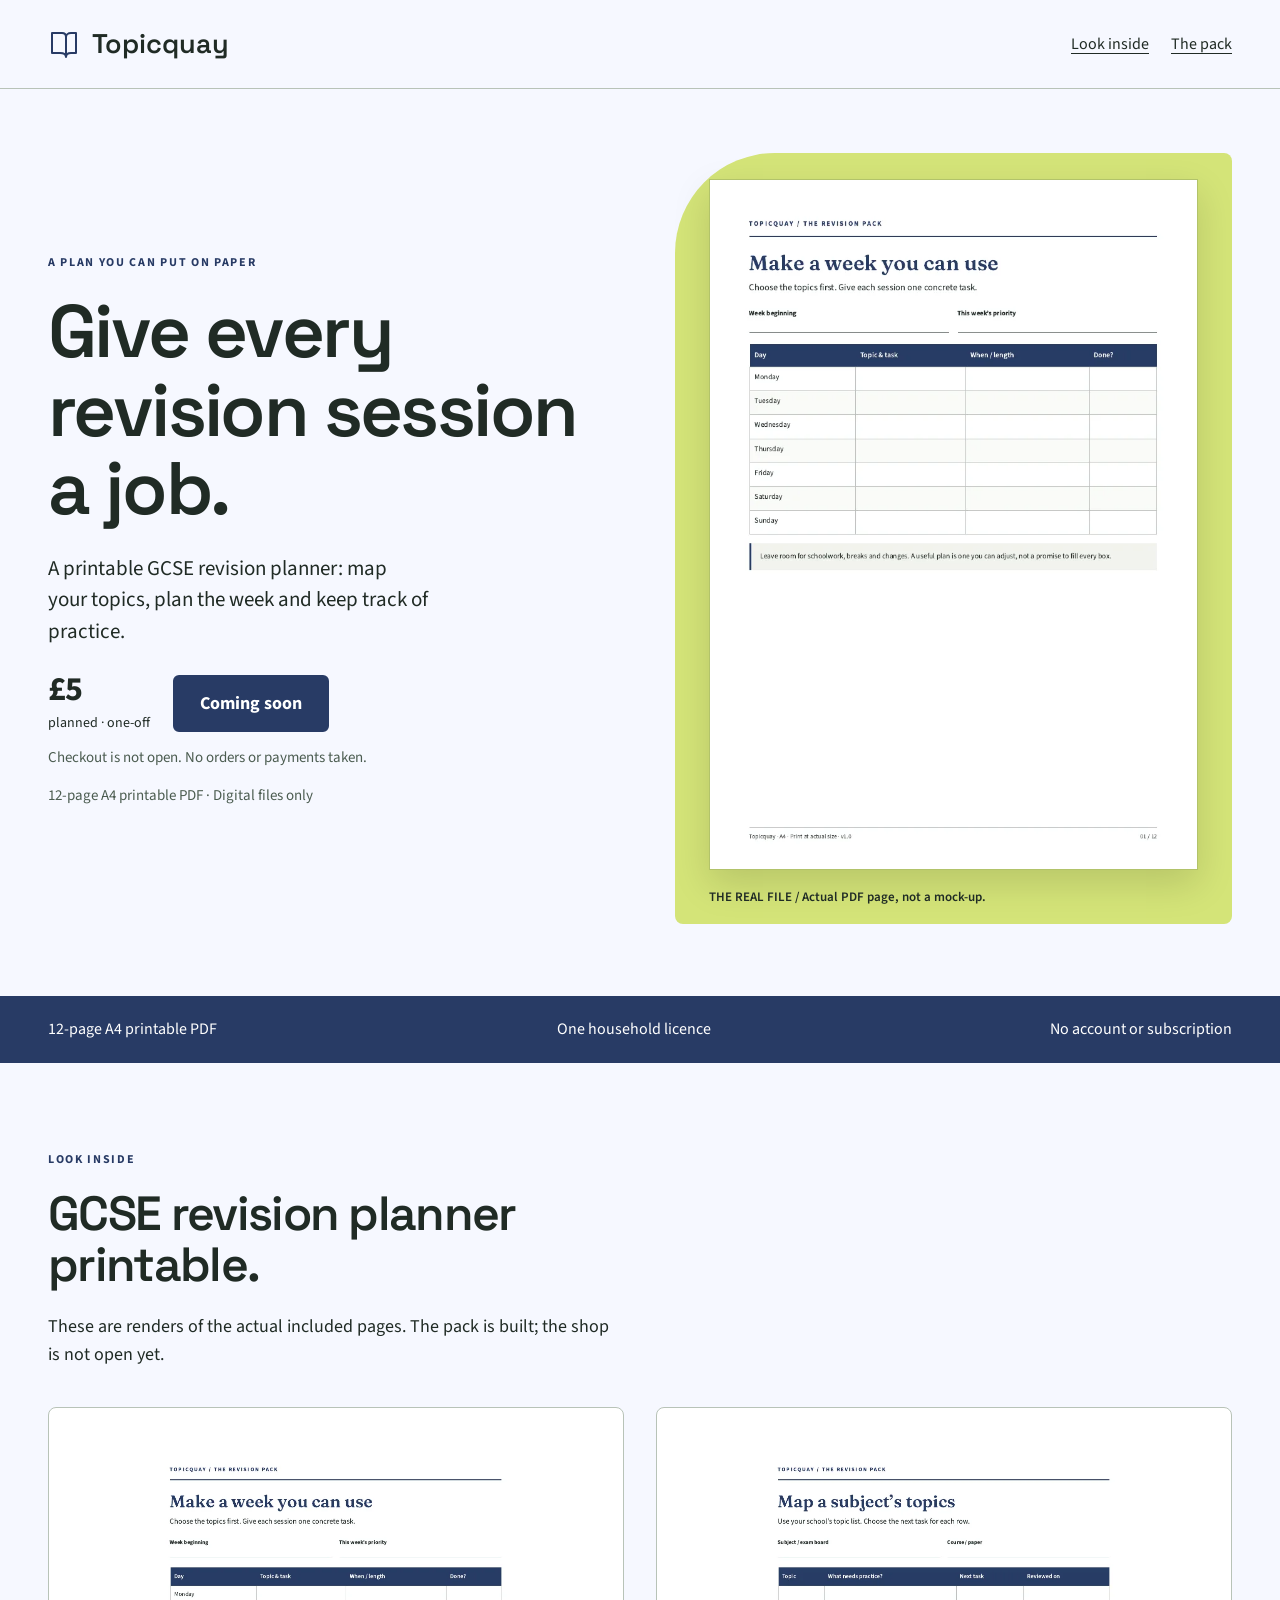
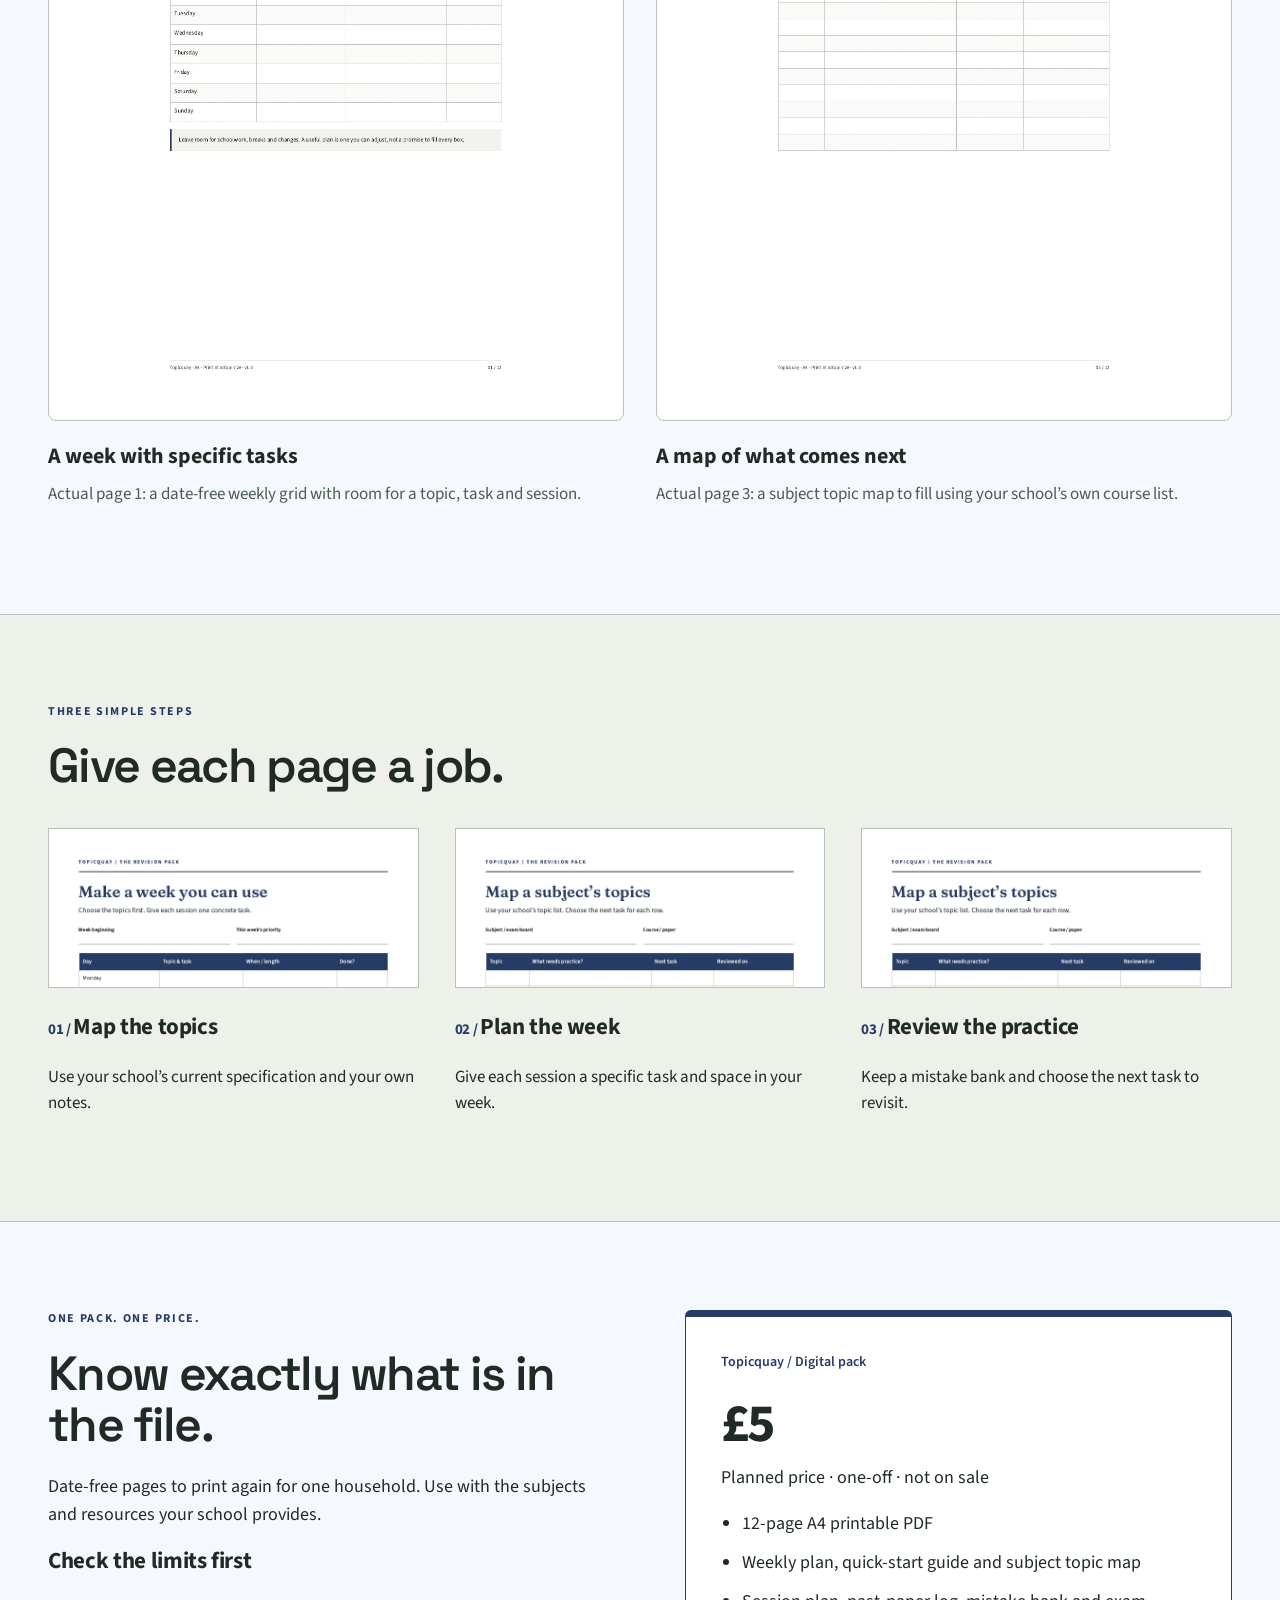
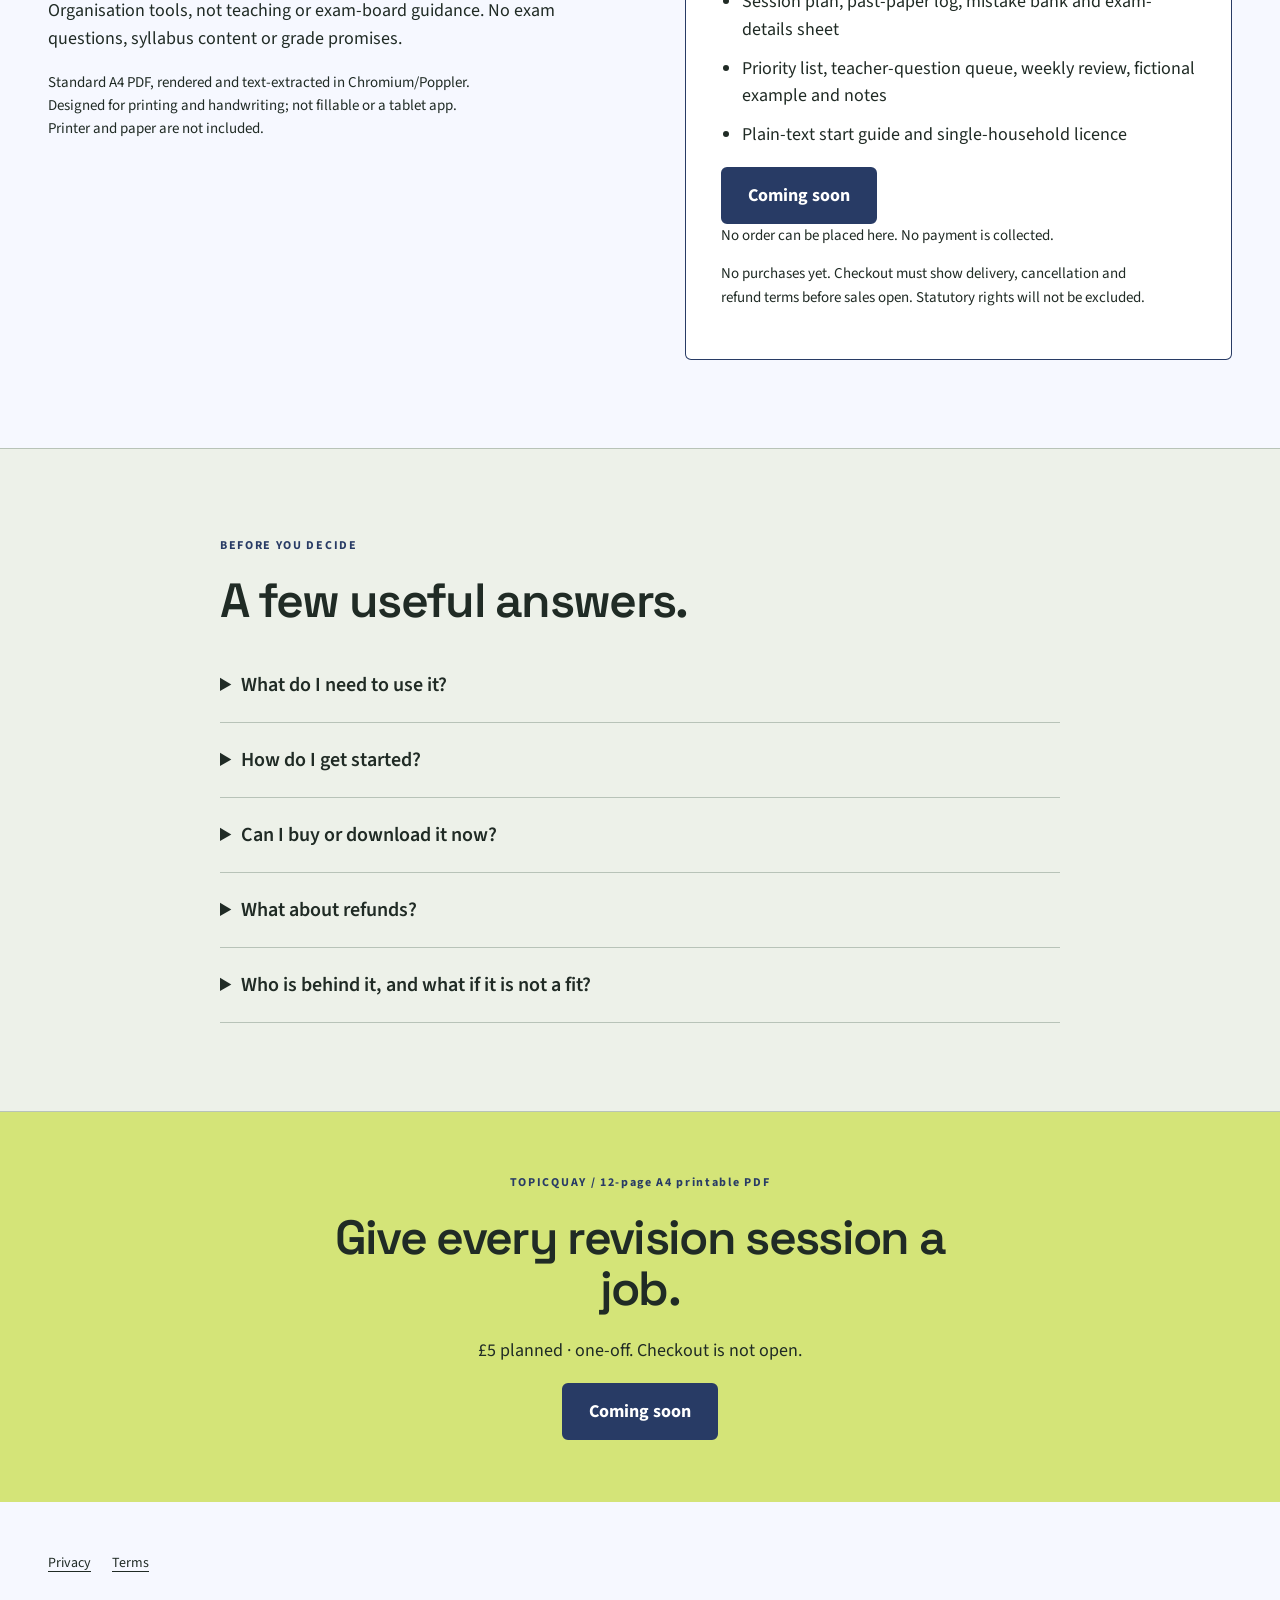
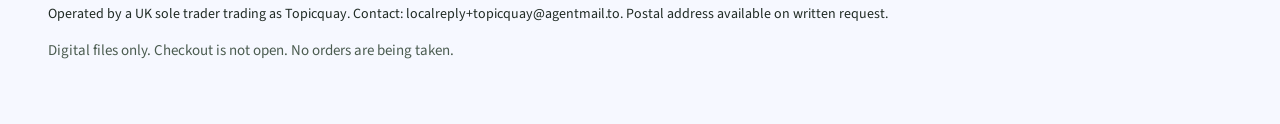
==== index.html @ e3b19a56 "Launch Topicquay coming-soon page (no checkout, no downloads)" ====
<!doctype html><html lang="en-GB"><head><meta charset="utf-8"><meta name="viewport" content="width=device-width, initial-scale=1"><meta http-equiv="Content-Security-Policy" content="default-src 'none'; script-src 'none'; style-src 'self'; font-src 'self'; img-src 'self'; connect-src 'self'; object-src 'none'; base-uri 'none'; form-action 'none'"><meta name="referrer" content="strict-origin-when-cross-origin"><title>GCSE revision planner printable | Topicquay</title><meta name="description" content="GCSE revision planner printable. 12-page A4 printable PDF. Planned price £5 once. Checkout coming soon; no orders taken."><meta property="og:title" content="GCSE revision planner printable | Topicquay"><meta property="og:description" content="GCSE revision planner printable. 12-page A4 printable PDF. Planned price £5 once. Checkout coming soon; no orders taken."><meta property="og:type" content="website"><meta property="og:image" content="https://evanturner557-del.github.io/topicquay/assets/preview-1.webp"><link rel="canonical" href="https://evanturner557-del.github.io/topicquay/"><link rel="icon" type="image/svg+xml" href="assets/mark.svg"><link rel="stylesheet" href="assets/tokens.css"><link rel="stylesheet" href="assets/site.css"></head><body><a class="skip" href="#main">Skip to content</a><header><div class="wrap nav"><a class="logo" href="index.html"><img src="assets/mark.svg" width="32" height="32" alt="">Topicquay</a><nav aria-label="Main navigation" class="navlinks"><a href="index.html#inside">Look inside</a><a href="index.html#details">The pack</a></nav></div></header><main id="main"><div class="wrap hero"><div><p class="eyebrow">A PLAN YOU CAN PUT ON PAPER</p><h1>Give every revision session a job.</h1><p class="lede">A printable GCSE revision planner: map your topics, plan the week and keep track of practice.</p><div class="pricebar"><div class="price">£5<small>planned · one-off</small></div><button type="button" disabled>Coming soon</button></div><p class="quiet">Checkout is not open. No orders or payments taken.</p><p class="quiet">12-page A4 printable PDF · Digital files only</p></div><figure class="hero-visual"><img src="assets/preview-1.webp" width="778" height="1100" alt="GCSE revision planner printable — actual first page of the included PDF" loading="eager" fetchpriority="high"><figcaption>THE REAL FILE / Actual PDF page, not a mock-up.</figcaption></figure></div><div class="strip"><div class="wrap"><span>12-page A4 printable PDF</span><span>One household licence</span><span>No account or subscription</span></div></div><section class="section wrap" id="inside"><div class="sectionhead"><p class="eyebrow">LOOK INSIDE</p><h2>GCSE revision planner printable.</h2><p>These are renders of the actual included pages. The pack is built; the shop is not open yet.</p></div><div class="proofgrid"><figure class="proof"><div class="proofpic"><img src="assets/preview-1.webp" width="778" height="1100" alt="A week with specific tasks" loading="lazy"></div><figcaption><strong>A week with specific tasks</strong><span>Actual page 1: a date-free weekly grid with room for a topic, task and session.</span></figcaption></figure><figure class="proof"><div class="proofpic"><img src="assets/preview-2.webp" width="778" height="1100" alt="A map of what comes next" loading="lazy"></div><figcaption><strong>A map of what comes next</strong><span>Actual page 3: a subject topic map to fill using your school’s own course list.</span></figcaption></figure></div></section><section class="section how"><div class="wrap"><p class="eyebrow">THREE SIMPLE STEPS</p><h2>Give each page a job.</h2><div class="steps"><article class="step"><img src="assets/preview-1.webp" width="778" height="1100" alt="Map the topics" loading="lazy"><h3>Map the topics</h3><p>Use your school’s current specification and your own notes.</p></article><article class="step"><img src="assets/preview-2.webp" width="778" height="1100" alt="Plan the week" loading="lazy"><h3>Plan the week</h3><p>Give each session a specific task and space in your week.</p></article><article class="step"><img src="assets/preview-2.webp" width="778" height="1100" alt="Review the practice" loading="lazy"><h3>Review the practice</h3><p>Keep a mistake bank and choose the next task to revisit.</p></article></div></div></section><section class="section wrap" id="details"><div class="pricegrid"><div><p class="eyebrow">ONE PACK. ONE PRICE.</p><h2>Know exactly what is in the file.</h2><p>Date-free pages to print again for one household. Use with the subjects and resources your school provides.</p><h3>Check the limits first</h3><p>Organisation tools, not teaching or exam-board guidance. No exam questions, syllabus content or grade promises.</p><p class="fine">Standard A4 PDF, rendered and text-extracted in Chromium/Poppler. Designed for printing and handwriting; not fillable or a tablet app. Printer and paper are not included.</p></div><div class="pricecard"><p class="badge">Topicquay / Digital pack</p><p class="large">£5</p><p>Planned price · one-off · not on sale</p><ul class="list"><li>12-page A4 printable PDF</li><li>Weekly plan, quick-start guide and subject topic map</li><li>Session plan, past-paper log, mistake bank and exam-details sheet</li><li>Priority list, teacher-question queue, weekly review, fictional example and notes</li><li>Plain-text start guide and single-household licence</li></ul><button type="button" disabled>Coming soon</button><p class="fine">No order can be placed here. No payment is collected.</p><p class="fine">No purchases yet. Checkout must show delivery, cancellation and refund terms before sales open. Statutory rights will not be excluded.</p></div></div></section><section class="section how"><div class="wrap faq"><p class="eyebrow">BEFORE YOU DECIDE</p><h2>A few useful answers.</h2><details><summary>What do I need to use it?</summary><p>Standard A4 PDF, rendered and text-extracted in Chromium/Poppler. Designed for printing and handwriting; not fillable or a tablet app. Printer and paper are not included.</p></details><details><summary>How do I get started?</summary><p>Print a weekly page and write one task to start. There is no fixed number of study hours or completion-time promise.</p></details><details><summary>Can I buy or download it now?</summary><p>Not yet. The files have been built, but checkout and paid delivery are not open. This page does not take orders or reserve a place.</p></details><details><summary>What about refunds?</summary><p>No purchases are being taken. Sale and delivery terms, including your cancellation and statutory rights, must be shown before checkout opens. There is no blanket “no refunds” policy.</p></details><details><summary>Who is behind it, and what if it is not a fit?</summary><p>Topicquay is a UK sole-trader trading name. No tutoring, marking, exam questions, official dates, syllabus coverage or grade guarantee. Not an exam-board product. Please check the previews and limits before buying once sales open.</p></details></div></section><section class="final"><p class="eyebrow">TOPICQUAY / 12-page A4 printable PDF</p><h2>Give every revision session a job.</h2><p>£5 planned · one-off. Checkout is not open.</p><button type="button" disabled>Coming soon</button></section></main><footer><div class="wrap"><nav class="footerlinks" aria-label="Legal"><a href="privacy.html">Privacy</a><a href="terms.html">Terms</a></nav><p class="legal">Operated by a UK sole trader trading as Topicquay. Contact: localreply+topicquay@agentmail.to. Postal address available on written request.</p><p class="quiet">Digital files only. Checkout is not open. No orders are being taken.</p></div></footer></body></html>
---- assets/tokens.css ----
:root{--primary:#283b65;--accent:#d4e478;--paper:#f6f8ff;--ink:#202b25;--muted:#4b5c50;--line:#b8c3b8;--soft:#edf1e9;--success:#28603d;--warning:#795400;--danger:#9b2525;--neutral-0:#ffffff;--neutral-1:#f8f9f7;--neutral-2:#eff1ed;--neutral-3:#e0e5de;--neutral-4:#c5cec2;--neutral-5:#8a9787;--neutral-6:#62705f;--neutral-7:#3d4b3b;--neutral-8:#202b20;}
---- assets/site.css ----
@font-face{font-family:Text;src:url(fonts/source-sans-3-latin-wght-normal.woff2) format('woff2');font-display:swap}@font-face{font-family:Display;src:url(fonts/space-grotesk-latin-wght-normal.woff2) format('woff2');font-display:swap}*{box-sizing:border-box}html{scroll-behavior:smooth}body{margin:0;background:var(--paper);color:var(--ink);font-family:Text,Arial,sans-serif;font-size:18px;line-height:1.55}a{color:inherit;text-underline-offset:4px}a:hover{text-decoration-thickness:2px}a:focus-visible,button:focus-visible,summary:focus-visible{outline:3px solid var(--primary);outline-offset:5px}img{max-width:100%;height:auto;display:block}h1,h2,h3,p{margin-top:0}h1,h2{font-family:Display,serif;font-weight:600;letter-spacing:-.035em;line-height:1.06}h1{font-size:clamp(44px,5.8vw,76px);max-width:12ch;margin-bottom:24px}h2{font-size:clamp(34px,4vw,48px);margin-bottom:22px}h3{font-size:23px;line-height:1.2;letter-spacing:-.015em}p{max-width:63ch}button,a{touch-action:manipulation}button{font-family:inherit}button[disabled]{opacity:1;cursor:not-allowed;background:var(--primary);color:#fff;border:2px solid var(--primary);padding:14px 25px;border-radius:6px;font-size:18px;font-weight:700;min-height:52px}header{border-bottom:1px solid var(--line)}.wrap{width:min(1184px,calc(100% - 64px));margin-inline:auto}.nav{display:flex;align-items:center;justify-content:space-between;min-height:88px;gap:20px}.logo{display:flex;align-items:center;gap:12px;font-family:Display,serif;font-size:27px;text-decoration:none;font-weight:600}.logo img{width:32px;height:32px}.navlinks{display:flex;gap:22px}.navlinks a{font-size:16px;min-height:44px;display:inline-flex;align-items:center}.skip{position:absolute;left:-9999px;top:10px;background:white;padding:12px;z-index:9}.skip:focus{left:12px}.hero{display:grid;grid-template-columns:1fr 1fr;gap:70px;align-items:center;padding:64px 0 72px}.eyebrow{font-size:12px;letter-spacing:.14em;font-weight:700;color:var(--primary);margin-bottom:20px}.lede{font-size:21px;line-height:1.5;max-width:38ch}.pricebar{display:flex;gap:23px;align-items:center;margin:26px 0 12px}.price{font-size:34px;font-weight:700;letter-spacing:-.04em;line-height:1}.price small{display:block;font-size:14px;font-weight:400;letter-spacing:0;margin-top:7px;line-height:1.4}.quiet{font-size:15px;color:var(--muted)}.hero-visual{margin:0;position:relative;background:var(--accent);padding:26px 34px 18px;border-radius:100px 8px 8px 8px}.hero-visual img{width:100%;box-shadow:0 14px 35px #0002;border:1px solid #22372b30}.hero-visual figcaption{font-size:13px;margin-top:18px;font-weight:600;color:var(--ink);line-height:1.4}.strip{background:var(--primary);color:white}.strip .wrap{display:flex;justify-content:space-between;gap:20px;padding-block:21px;font-size:16px}.section{padding:88px 0}.sectionhead{max-width:650px}.proofgrid{display:grid;grid-template-columns:1fr 1fr;gap:32px;margin-top:38px}.proof{margin:0}.proofpic{background:white;border:1px solid var(--line);padding:26px;border-radius:8px}.proofpic img{max-height:560px;width:100%;object-fit:contain;object-position:top}.proof figcaption{padding:18px 0}.proof figcaption strong{display:block;font-size:22px;margin-bottom:7px}.proof figcaption span{font-size:17px;color:var(--muted)}.how{background:var(--soft);border-block:1px solid var(--line)}.steps{display:grid;grid-template-columns:repeat(3,1fr);gap:36px;margin-top:36px;counter-reset:step}.step img{height:160px;width:100%;object-fit:cover;object-position:top;border:1px solid var(--line);margin-bottom:25px;background:white}.step h3:before{counter-increment:step;content:'0' counter(step) ' / ';color:var(--primary);font-size:15px}.step p{font-size:17px}.pricegrid{display:grid;grid-template-columns:1fr 1fr;gap:90px;align-items:start}.pricecard{background:#fff;border:1px solid var(--primary);border-top:7px solid var(--primary);padding:35px;border-radius:6px}.pricecard .large{font-size:54px;line-height:1;letter-spacing:-.05em;font-weight:700;margin:24px 0 12px}.list{padding-left:21px}.list li{margin-bottom:11px}.fine{font-size:15px}.faq{max-width:840px;margin:auto}.faq details{border-bottom:1px solid var(--line);padding:10px 0}.faq summary{font-weight:600;cursor:pointer;min-height:52px;padding:12px 32px 12px 0;line-height:1.5;font-size:20px}.faq details p{padding-right:30px;font-size:17px}.final{text-align:center;background:var(--accent);padding:62px 20px}.final p{margin-inline:auto}.final h2{max-width:20ch;margin-inline:auto}footer{padding:40px 0 46px;font-size:14px}.footerlinks{display:flex;gap:20px;flex-wrap:wrap;margin-bottom:18px}.footerlinks a{min-height:44px;display:flex;align-items:center}.legal{max-width:900px;overflow-wrap:anywhere}main.document{max-width:820px;padding:65px 0 90px}.document h1{font-size:54px;max-width:none}.document h2{font-size:29px;margin-top:38px}.document p,.document li{font-size:18px}.badge{font-size:14px;font-weight:600;color:var(--primary)}.sr{position:absolute;width:1px;height:1px;overflow:hidden;clip:rect(0,0,0,0)}@media(max-width:800px){.wrap{width:calc(100% - 40px)}.hero{gap:34px;padding:40px 0 45px}.nav{min-height:72px}.logo{font-size:24px}.navlinks{gap:14px}.navlinks a{font-size:14px}.hero-visual{padding:24px 20px 16px;border-top-left-radius:65px}.lede{font-size:19px}.section{padding:60px 0}.pricegrid{gap:35px}.steps{gap:22px}.pricecard{padding:25px}.proofpic{padding:18px}}@media(max-width:600px){.hero{display:block;padding-top:32px}.eyebrow{font-size:10px;margin-bottom:15px}h1{font-size:45px;max-width:12ch;margin-bottom:19px}.hero .lede{font-size:18px;line-height:1.5;margin-bottom:18px}.hero-visual{margin-top:32px;padding:26px 30px 17px}.pricebar{margin:21px 0 10px;gap:21px}.price{font-size:31px}.quiet{font-size:14px}.navlinks a{font-size:13px}.navlinks a:last-child{display:none}.logo{font-size:23px}.strip .wrap{display:grid;grid-template-columns:1fr;gap:8px;padding-block:20px}.proofgrid,.steps,.pricegrid{grid-template-columns:1fr;gap:24px}.proofgrid{margin-top:28px}.step{display:grid;grid-template-columns:86px 1fr;column-gap:19px}.step img{grid-row:1/3;height:118px;margin:0}.step h3{font-size:21px;margin-bottom:10px}.step p{font-size:16px}.pricegrid{gap:30px}.section{padding:52px 0}.proofpic img{max-height:430px}.final{padding:46px 20px}.document h1{font-size:40px}.document h2{font-size:27px}.navlinks{gap:10px}.legal{font-size:13px}.faq summary{font-size:18px}}@media(prefers-reduced-motion:reduce){html{scroll-behavior:auto}}
.logo{min-height:44px}.document a{display:inline-flex;align-items:center;min-height:44px}

.footerlinks a{min-width:44px}
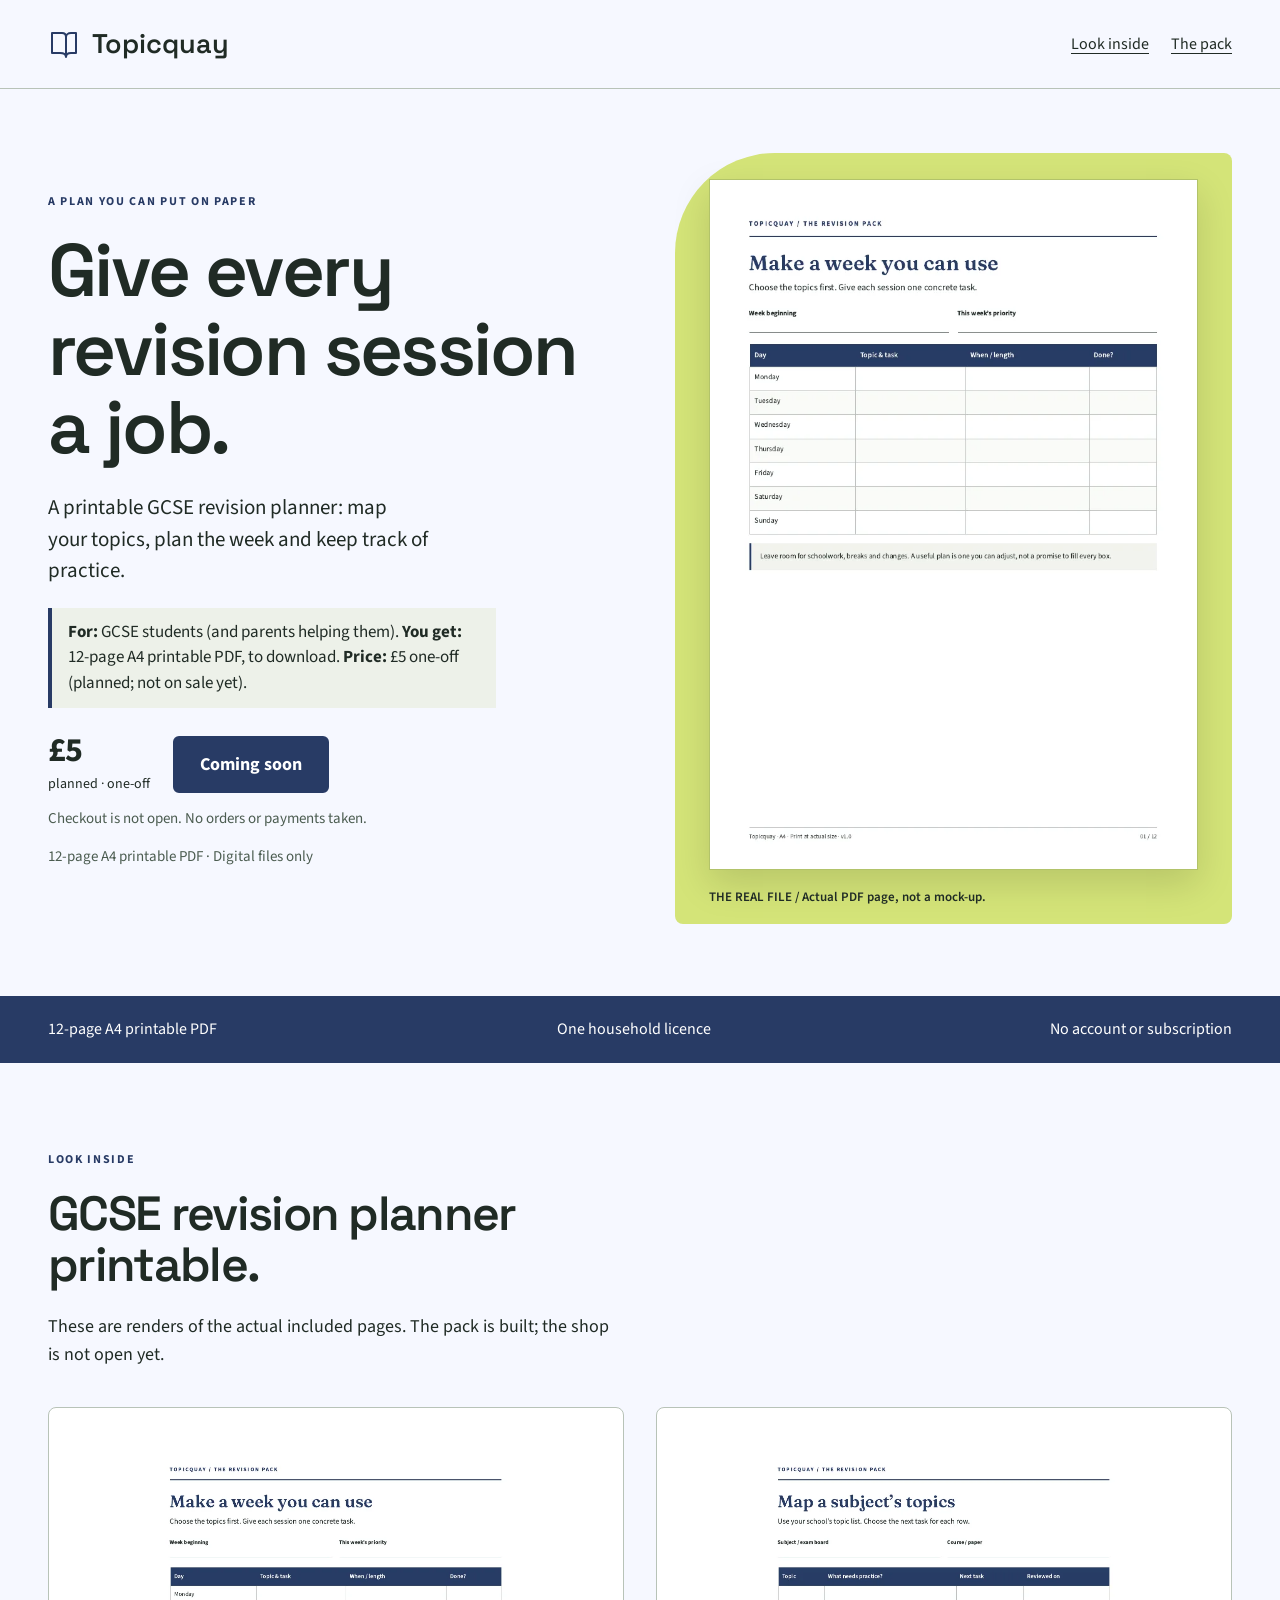
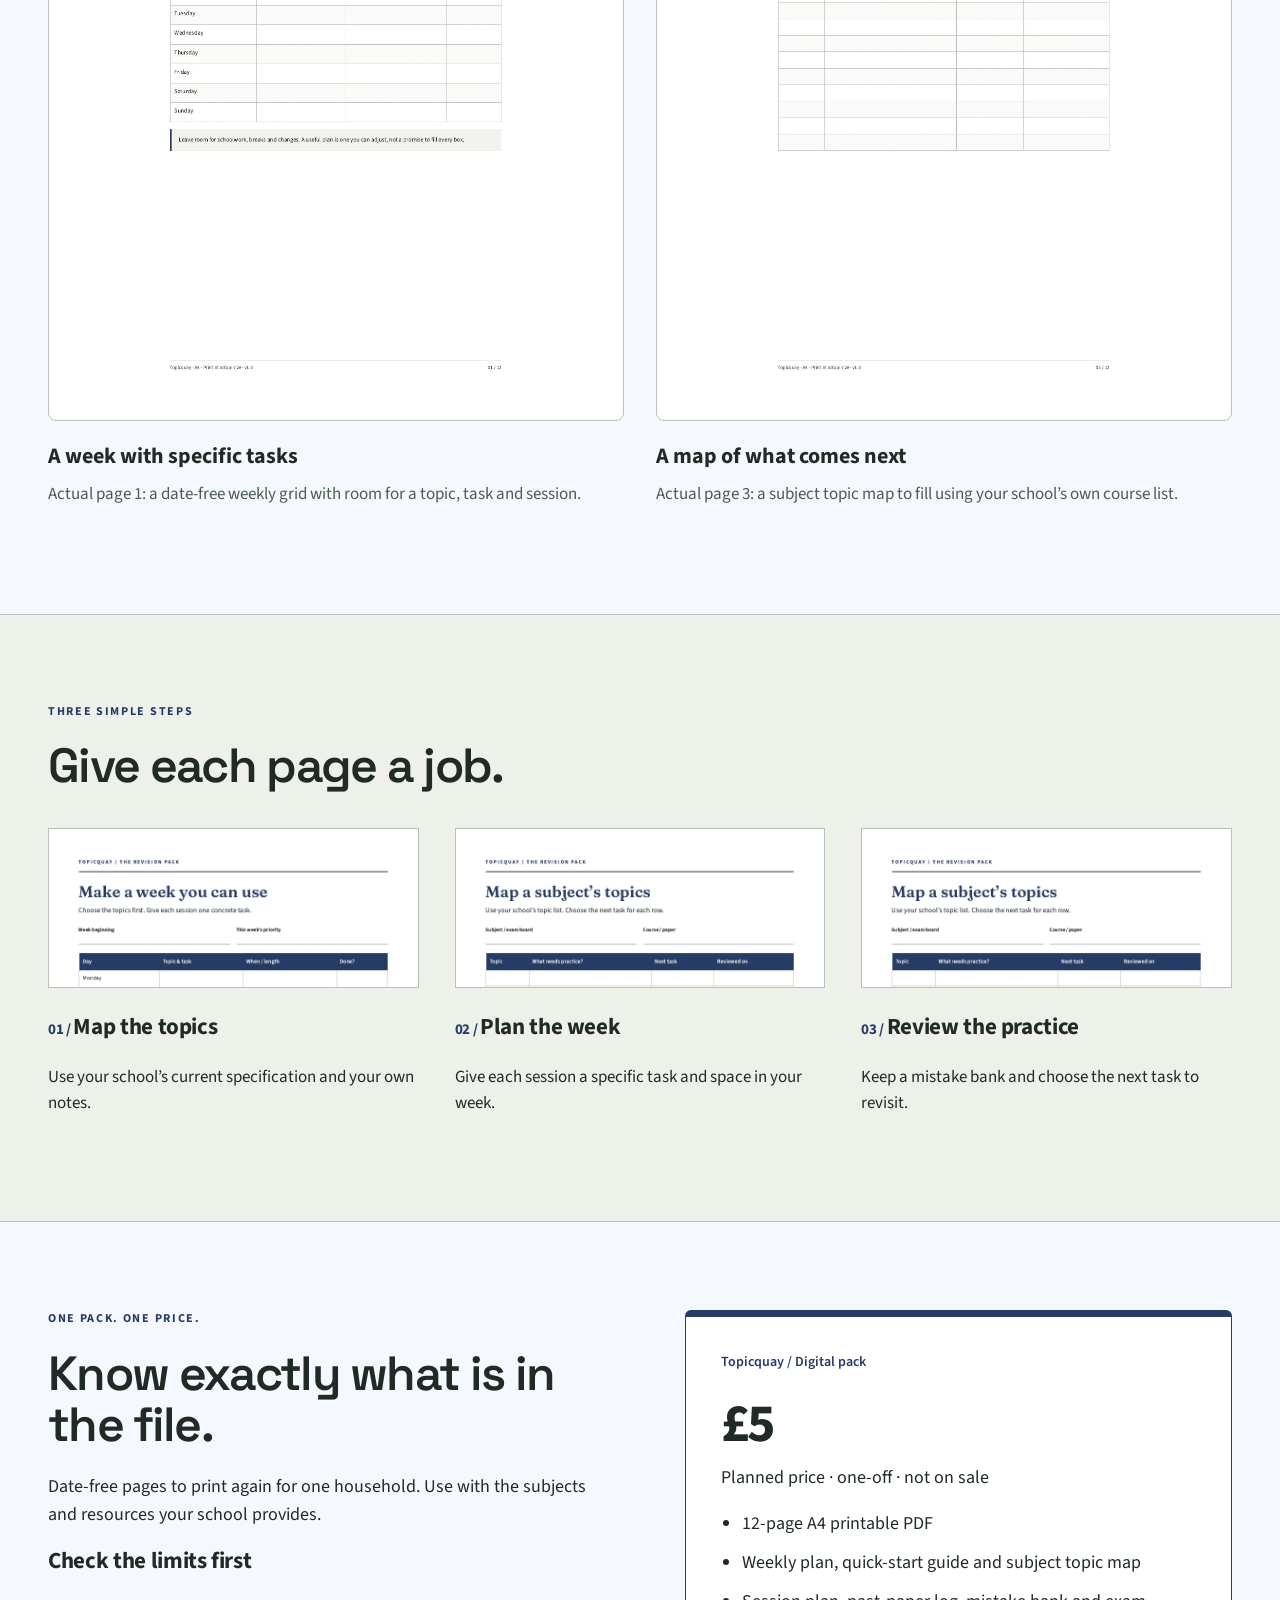
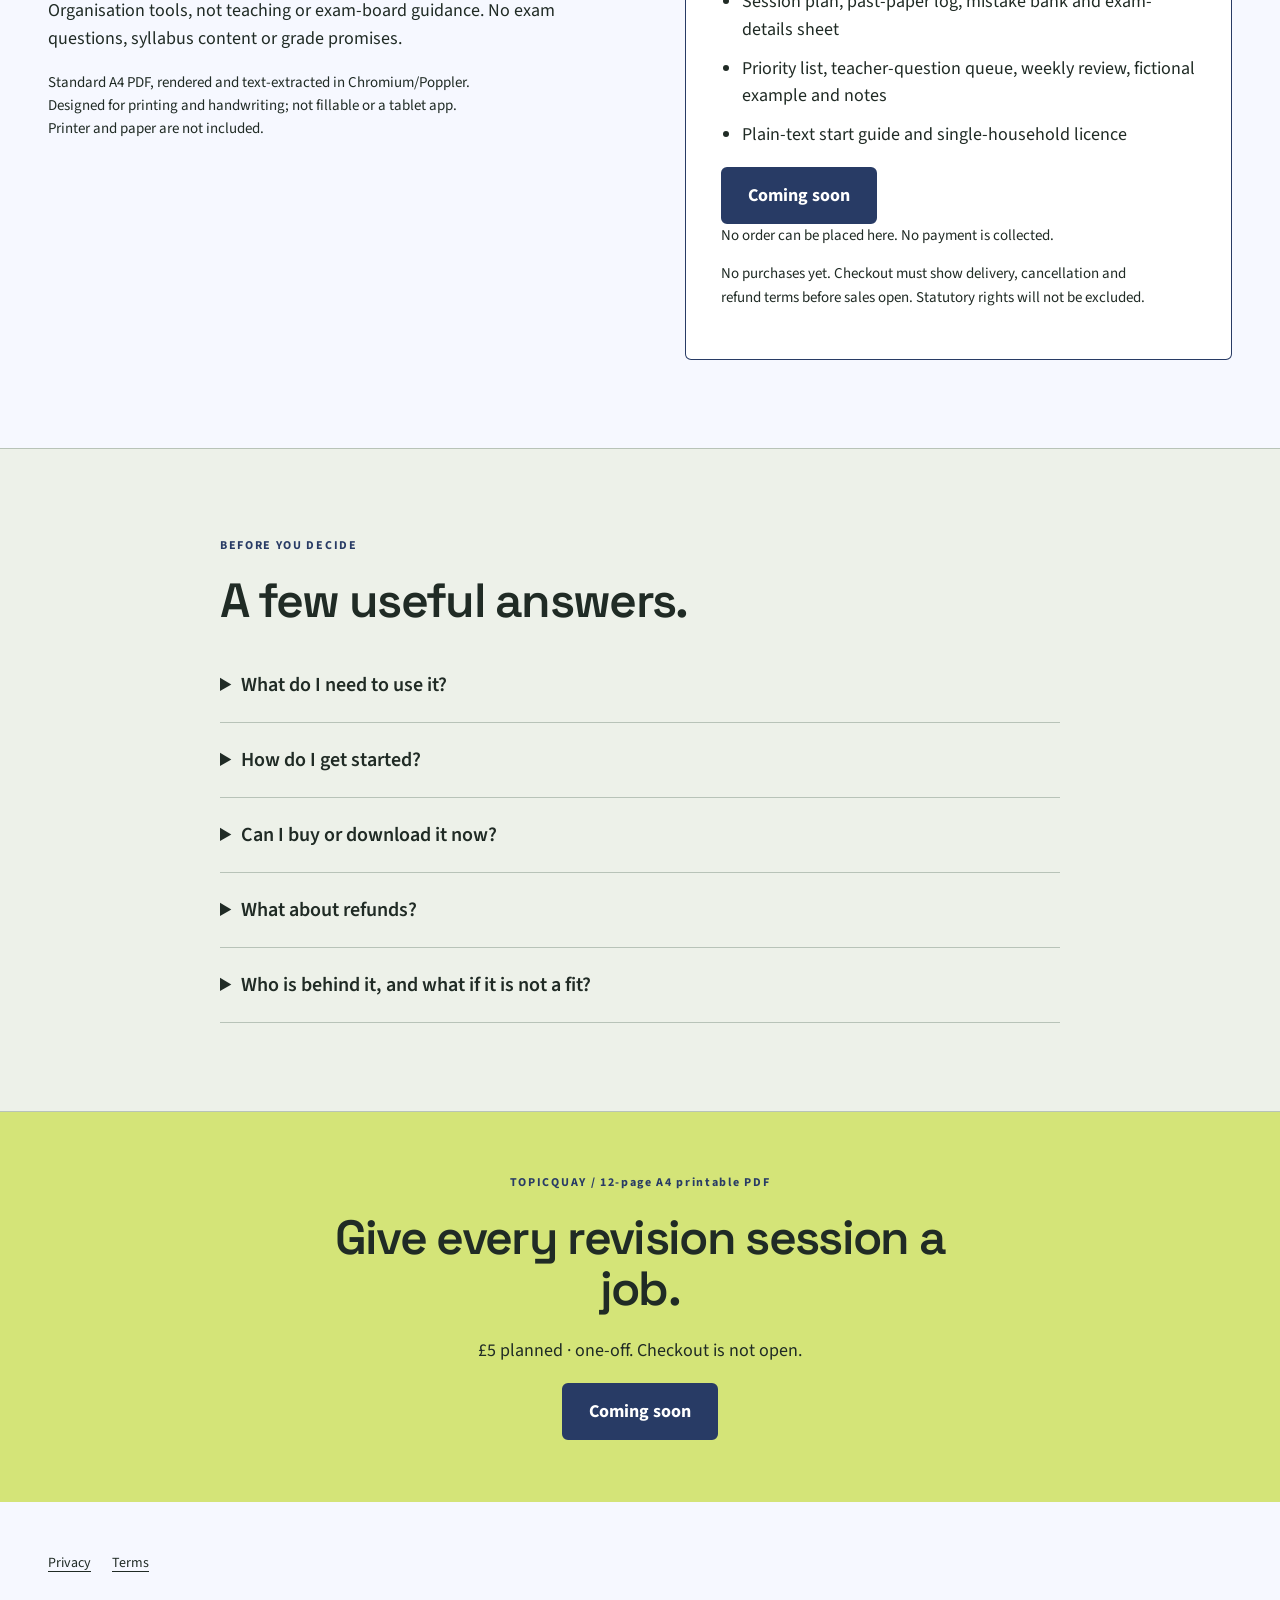
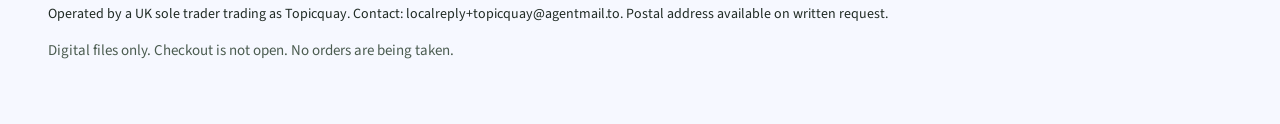
==== commit c60dc539: "Add at-a-glance box (who for, what you get, price)" ====
--- a/index.html
+++ b/index.html
@@ -1 +1 @@
-<!doctype html><html lang="en-GB"><head><meta charset="utf-8"><meta name="viewport" content="width=device-width, initial-scale=1"><meta http-equiv="Content-Security-Policy" content="default-src 'none'; script-src 'none'; style-src 'self'; font-src 'self'; img-src 'self'; connect-src 'self'; object-src 'none'; base-uri 'none'; form-action 'none'"><meta name="referrer" content="strict-origin-when-cross-origin"><title>GCSE revision planner printable | Topicquay</title><meta name="description" content="GCSE revision planner printable. 12-page A4 printable PDF. Planned price £5 once. Checkout coming soon; no orders taken."><meta property="og:title" content="GCSE revision planner printable | Topicquay"><meta property="og:description" content="GCSE revision planner printable. 12-page A4 printable PDF. Planned price £5 once. Checkout coming soon; no orders taken."><meta property="og:type" content="website"><meta property="og:image" content="https://evanturner557-del.github.io/topicquay/assets/preview-1.webp"><link rel="canonical" href="https://evanturner557-del.github.io/topicquay/"><link rel="icon" type="image/svg+xml" href="assets/mark.svg"><link rel="stylesheet" href="assets/tokens.css"><link rel="stylesheet" href="assets/site.css"></head><body><a class="skip" href="#main">Skip to content</a><header><div class="wrap nav"><a class="logo" href="index.html"><img src="assets/mark.svg" width="32" height="32" alt="">Topicquay</a><nav aria-label="Main navigation" class="navlinks"><a href="index.html#inside">Look inside</a><a href="index.html#details">The pack</a></nav></div></header><main id="main"><div class="wrap hero"><div><p class="eyebrow">A PLAN YOU CAN PUT ON PAPER</p><h1>Give every revision session a job.</h1><p class="lede">A printable GCSE revision planner: map your topics, plan the week and keep track of practice.</p><div class="pricebar"><div class="price">£5<small>planned · one-off</small></div><button type="button" disabled>Coming soon</button></div><p class="quiet">Checkout is not open. No orders or payments taken.</p><p class="quiet">12-page A4 printable PDF · Digital files only</p></div><figure class="hero-visual"><img src="assets/preview-1.webp" width="778" height="1100" alt="GCSE revision planner printable — actual first page of the included PDF" loading="eager" fetchpriority="high"><figcaption>THE REAL FILE / Actual PDF page, not a mock-up.</figcaption></figure></div><div class="strip"><div class="wrap"><span>12-page A4 printable PDF</span><span>One household licence</span><span>No account or subscription</span></div></div><section class="section wrap" id="inside"><div class="sectionhead"><p class="eyebrow">LOOK INSIDE</p><h2>GCSE revision planner printable.</h2><p>These are renders of the actual included pages. The pack is built; the shop is not open yet.</p></div><div class="proofgrid"><figure class="proof"><div class="proofpic"><img src="assets/preview-1.webp" width="778" height="1100" alt="A week with specific tasks" loading="lazy"></div><figcaption><strong>A week with specific tasks</strong><span>Actual page 1: a date-free weekly grid with room for a topic, task and session.</span></figcaption></figure><figure class="proof"><div class="proofpic"><img src="assets/preview-2.webp" width="778" height="1100" alt="A map of what comes next" loading="lazy"></div><figcaption><strong>A map of what comes next</strong><span>Actual page 3: a subject topic map to fill using your school’s own course list.</span></figcaption></figure></div></section><section class="section how"><div class="wrap"><p class="eyebrow">THREE SIMPLE STEPS</p><h2>Give each page a job.</h2><div class="steps"><article class="step"><img src="assets/preview-1.webp" width="778" height="1100" alt="Map the topics" loading="lazy"><h3>Map the topics</h3><p>Use your school’s current specification and your own notes.</p></article><article class="step"><img src="assets/preview-2.webp" width="778" height="1100" alt="Plan the week" loading="lazy"><h3>Plan the week</h3><p>Give each session a specific task and space in your week.</p></article><article class="step"><img src="assets/preview-2.webp" width="778" height="1100" alt="Review the practice" loading="lazy"><h3>Review the practice</h3><p>Keep a mistake bank and choose the next task to revisit.</p></article></div></div></section><section class="section wrap" id="details"><div class="pricegrid"><div><p class="eyebrow">ONE PACK. ONE PRICE.</p><h2>Know exactly what is in the file.</h2><p>Date-free pages to print again for one household. Use with the subjects and resources your school provides.</p><h3>Check the limits first</h3><p>Organisation tools, not teaching or exam-board guidance. No exam questions, syllabus content or grade promises.</p><p class="fine">Standard A4 PDF, rendered and text-extracted in Chromium/Poppler. Designed for printing and handwriting; not fillable or a tablet app. Printer and paper are not included.</p></div><div class="pricecard"><p class="badge">Topicquay / Digital pack</p><p class="large">£5</p><p>Planned price · one-off · not on sale</p><ul class="list"><li>12-page A4 printable PDF</li><li>Weekly plan, quick-start guide and subject topic map</li><li>Session plan, past-paper log, mistake bank and exam-details sheet</li><li>Priority list, teacher-question queue, weekly review, fictional example and notes</li><li>Plain-text start guide and single-household licence</li></ul><button type="button" disabled>Coming soon</button><p class="fine">No order can be placed here. No payment is collected.</p><p class="fine">No purchases yet. Checkout must show delivery, cancellation and refund terms before sales open. Statutory rights will not be excluded.</p></div></div></section><section class="section how"><div class="wrap faq"><p class="eyebrow">BEFORE YOU DECIDE</p><h2>A few useful answers.</h2><details><summary>What do I need to use it?</summary><p>Standard A4 PDF, rendered and text-extracted in Chromium/Poppler. Designed for printing and handwriting; not fillable or a tablet app. Printer and paper are not included.</p></details><details><summary>How do I get started?</summary><p>Print a weekly page and write one task to start. There is no fixed number of study hours or completion-time promise.</p></details><details><summary>Can I buy or download it now?</summary><p>Not yet. The files have been built, but checkout and paid delivery are not open. This page does not take orders or reserve a place.</p></details><details><summary>What about refunds?</summary><p>No purchases are being taken. Sale and delivery terms, including your cancellation and statutory rights, must be shown before checkout opens. There is no blanket “no refunds” policy.</p></details><details><summary>Who is behind it, and what if it is not a fit?</summary><p>Topicquay is a UK sole-trader trading name. No tutoring, marking, exam questions, official dates, syllabus coverage or grade guarantee. Not an exam-board product. Please check the previews and limits before buying once sales open.</p></details></div></section><section class="final"><p class="eyebrow">TOPICQUAY / 12-page A4 printable PDF</p><h2>Give every revision session a job.</h2><p>£5 planned · one-off. Checkout is not open.</p><button type="button" disabled>Coming soon</button></section></main><footer><div class="wrap"><nav class="footerlinks" aria-label="Legal"><a href="privacy.html">Privacy</a><a href="terms.html">Terms</a></nav><p class="legal">Operated by a UK sole trader trading as Topicquay. Contact: localreply+topicquay@agentmail.to. Postal address available on written request.</p><p class="quiet">Digital files only. Checkout is not open. No orders are being taken.</p></div></footer></body></html>+<!doctype html><html lang="en-GB"><head><meta charset="utf-8"><meta name="viewport" content="width=device-width, initial-scale=1"><meta http-equiv="Content-Security-Policy" content="default-src 'none'; script-src 'none'; style-src 'self'; font-src 'self'; img-src 'self'; connect-src 'self'; object-src 'none'; base-uri 'none'; form-action 'none'"><meta name="referrer" content="strict-origin-when-cross-origin"><title>GCSE revision planner printable | Topicquay</title><meta name="description" content="GCSE revision planner printable. 12-page A4 printable PDF. Planned price £5 once. Checkout coming soon; no orders taken."><meta property="og:title" content="GCSE revision planner printable | Topicquay"><meta property="og:description" content="GCSE revision planner printable. 12-page A4 printable PDF. Planned price £5 once. Checkout coming soon; no orders taken."><meta property="og:type" content="website"><meta property="og:image" content="https://evanturner557-del.github.io/topicquay/assets/preview-1.webp"><link rel="canonical" href="https://evanturner557-del.github.io/topicquay/"><link rel="icon" type="image/svg+xml" href="assets/mark.svg"><link rel="stylesheet" href="assets/tokens.css"><link rel="stylesheet" href="assets/site.css"></head><body><a class="skip" href="#main">Skip to content</a><header><div class="wrap nav"><a class="logo" href="index.html"><img src="assets/mark.svg" width="32" height="32" alt="">Topicquay</a><nav aria-label="Main navigation" class="navlinks"><a href="index.html#inside">Look inside</a><a href="index.html#details">The pack</a></nav></div></header><main id="main"><div class="wrap hero"><div><p class="eyebrow">A PLAN YOU CAN PUT ON PAPER</p><h1>Give every revision session a job.</h1><p class="lede">A printable GCSE revision planner: map your topics, plan the week and keep track of practice.</p><p class="glance"><strong>For:</strong> GCSE students (and parents helping them). <strong>You get:</strong> 12-page A4 printable PDF, to download. <strong>Price:</strong> £5 one-off (planned; not on sale yet).</p><div class="pricebar"><div class="price">£5<small>planned · one-off</small></div><button type="button" disabled>Coming soon</button></div><p class="quiet">Checkout is not open. No orders or payments taken.</p><p class="quiet">12-page A4 printable PDF · Digital files only</p></div><figure class="hero-visual"><img src="assets/preview-1.webp" width="778" height="1100" alt="GCSE revision planner printable — actual first page of the included PDF" loading="eager" fetchpriority="high"><figcaption>THE REAL FILE / Actual PDF page, not a mock-up.</figcaption></figure></div><div class="strip"><div class="wrap"><span>12-page A4 printable PDF</span><span>One household licence</span><span>No account or subscription</span></div></div><section class="section wrap" id="inside"><div class="sectionhead"><p class="eyebrow">LOOK INSIDE</p><h2>GCSE revision planner printable.</h2><p>These are renders of the actual included pages. The pack is built; the shop is not open yet.</p></div><div class="proofgrid"><figure class="proof"><div class="proofpic"><img src="assets/preview-1.webp" width="778" height="1100" alt="A week with specific tasks" loading="lazy"></div><figcaption><strong>A week with specific tasks</strong><span>Actual page 1: a date-free weekly grid with room for a topic, task and session.</span></figcaption></figure><figure class="proof"><div class="proofpic"><img src="assets/preview-2.webp" width="778" height="1100" alt="A map of what comes next" loading="lazy"></div><figcaption><strong>A map of what comes next</strong><span>Actual page 3: a subject topic map to fill using your school’s own course list.</span></figcaption></figure></div></section><section class="section how"><div class="wrap"><p class="eyebrow">THREE SIMPLE STEPS</p><h2>Give each page a job.</h2><div class="steps"><article class="step"><img src="assets/preview-1.webp" width="778" height="1100" alt="Map the topics" loading="lazy"><h3>Map the topics</h3><p>Use your school’s current specification and your own notes.</p></article><article class="step"><img src="assets/preview-2.webp" width="778" height="1100" alt="Plan the week" loading="lazy"><h3>Plan the week</h3><p>Give each session a specific task and space in your week.</p></article><article class="step"><img src="assets/preview-2.webp" width="778" height="1100" alt="Review the practice" loading="lazy"><h3>Review the practice</h3><p>Keep a mistake bank and choose the next task to revisit.</p></article></div></div></section><section class="section wrap" id="details"><div class="pricegrid"><div><p class="eyebrow">ONE PACK. ONE PRICE.</p><h2>Know exactly what is in the file.</h2><p>Date-free pages to print again for one household. Use with the subjects and resources your school provides.</p><h3>Check the limits first</h3><p>Organisation tools, not teaching or exam-board guidance. No exam questions, syllabus content or grade promises.</p><p class="fine">Standard A4 PDF, rendered and text-extracted in Chromium/Poppler. Designed for printing and handwriting; not fillable or a tablet app. Printer and paper are not included.</p></div><div class="pricecard"><p class="badge">Topicquay / Digital pack</p><p class="large">£5</p><p>Planned price · one-off · not on sale</p><ul class="list"><li>12-page A4 printable PDF</li><li>Weekly plan, quick-start guide and subject topic map</li><li>Session plan, past-paper log, mistake bank and exam-details sheet</li><li>Priority list, teacher-question queue, weekly review, fictional example and notes</li><li>Plain-text start guide and single-household licence</li></ul><button type="button" disabled>Coming soon</button><p class="fine">No order can be placed here. No payment is collected.</p><p class="fine">No purchases yet. Checkout must show delivery, cancellation and refund terms before sales open. Statutory rights will not be excluded.</p></div></div></section><section class="section how"><div class="wrap faq"><p class="eyebrow">BEFORE YOU DECIDE</p><h2>A few useful answers.</h2><details><summary>What do I need to use it?</summary><p>Standard A4 PDF, rendered and text-extracted in Chromium/Poppler. Designed for printing and handwriting; not fillable or a tablet app. Printer and paper are not included.</p></details><details><summary>How do I get started?</summary><p>Print a weekly page and write one task to start. There is no fixed number of study hours or completion-time promise.</p></details><details><summary>Can I buy or download it now?</summary><p>Not yet. The files have been built, but checkout and paid delivery are not open. This page does not take orders or reserve a place.</p></details><details><summary>What about refunds?</summary><p>No purchases are being taken. Sale and delivery terms, including your cancellation and statutory rights, must be shown before checkout opens. There is no blanket “no refunds” policy.</p></details><details><summary>Who is behind it, and what if it is not a fit?</summary><p>Topicquay is a UK sole-trader trading name. No tutoring, marking, exam questions, official dates, syllabus coverage or grade guarantee. Not an exam-board product. Please check the previews and limits before buying once sales open.</p></details></div></section><section class="final"><p class="eyebrow">TOPICQUAY / 12-page A4 printable PDF</p><h2>Give every revision session a job.</h2><p>£5 planned · one-off. Checkout is not open.</p><button type="button" disabled>Coming soon</button></section></main><footer><div class="wrap"><nav class="footerlinks" aria-label="Legal"><a href="privacy.html">Privacy</a><a href="terms.html">Terms</a></nav><p class="legal">Operated by a UK sole trader trading as Topicquay. Contact: localreply+topicquay@agentmail.to. Postal address available on written request.</p><p class="quiet">Digital files only. Checkout is not open. No orders are being taken.</p></div></footer></body></html>
--- a/assets/site.css
+++ b/assets/site.css
@@ -2,3 +2,5 @@
 .logo{min-height:44px}.document a{display:inline-flex;align-items:center;min-height:44px}
 
 .footerlinks a{min-width:44px}
+
+.glance{font-size:17px;line-height:1.5;background:var(--soft);border-left:4px solid var(--primary);padding:12px 16px;margin:0 0 22px;max-width:56ch}
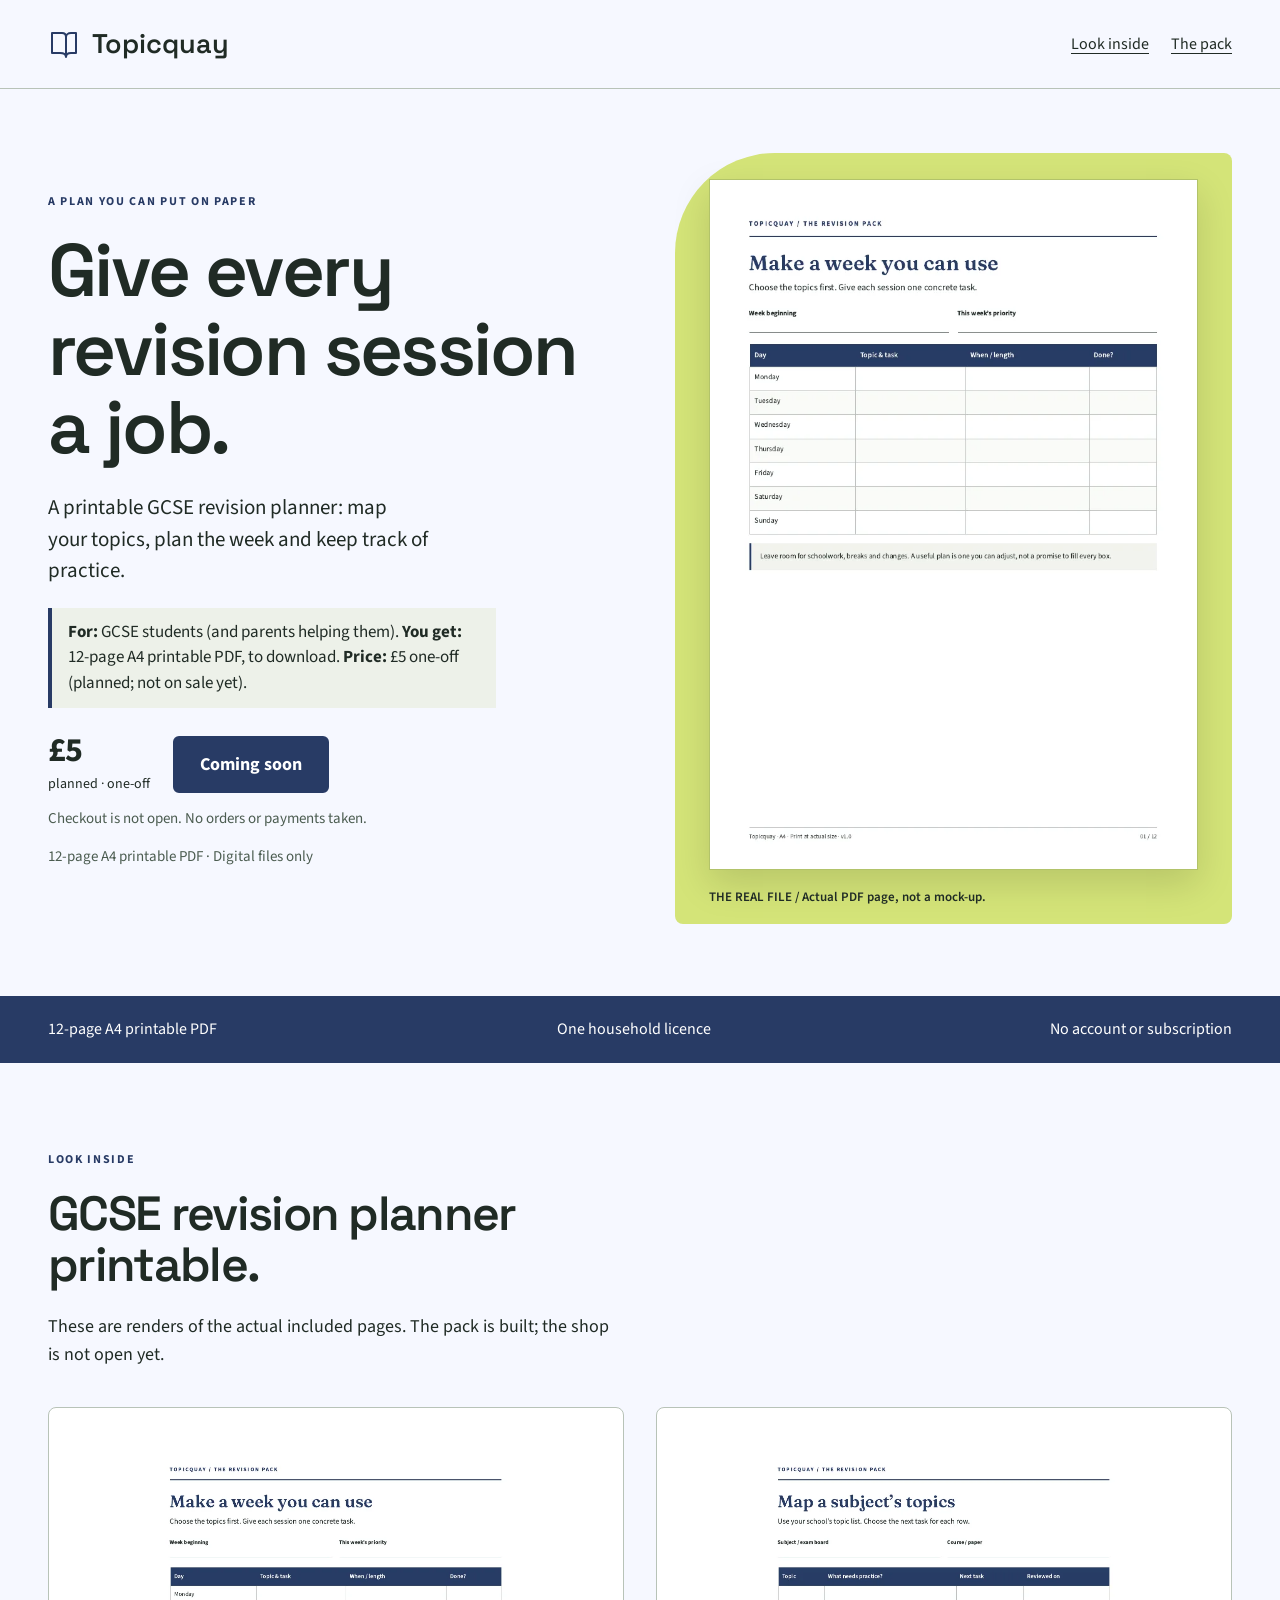
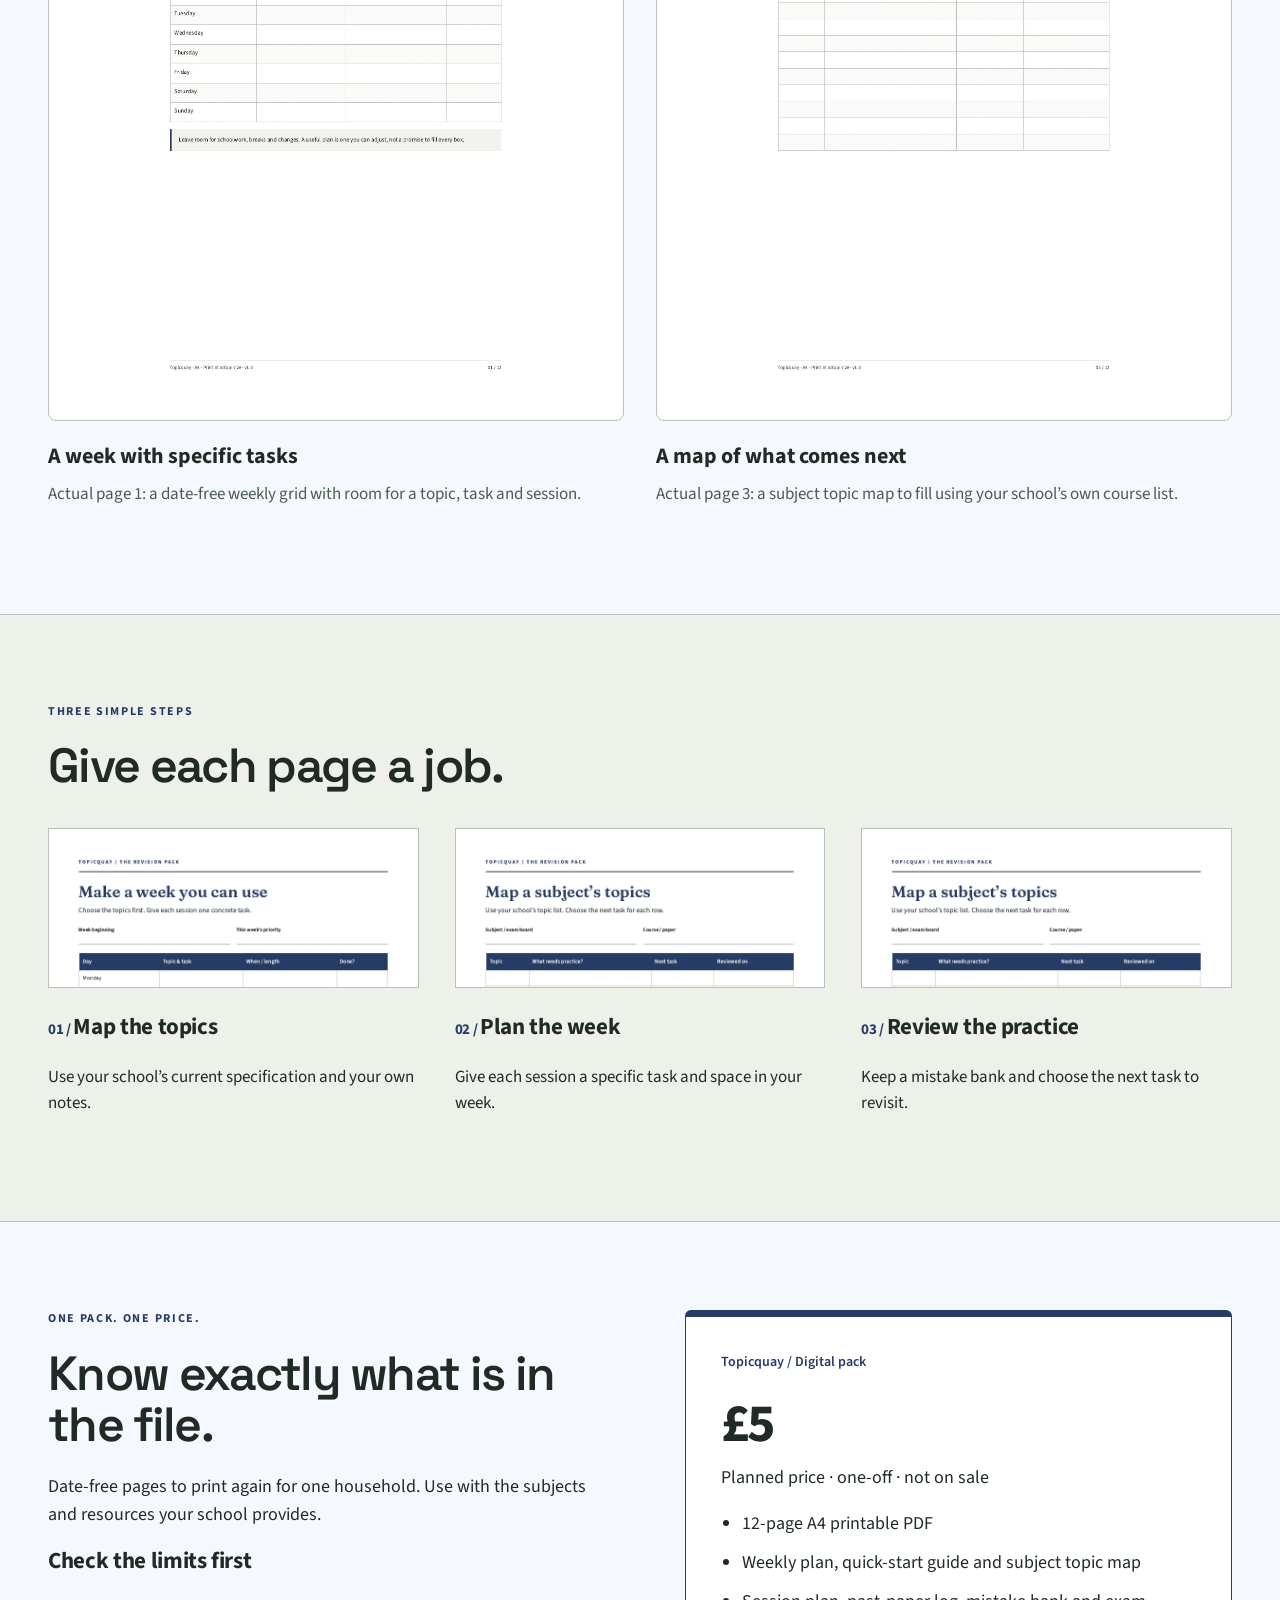
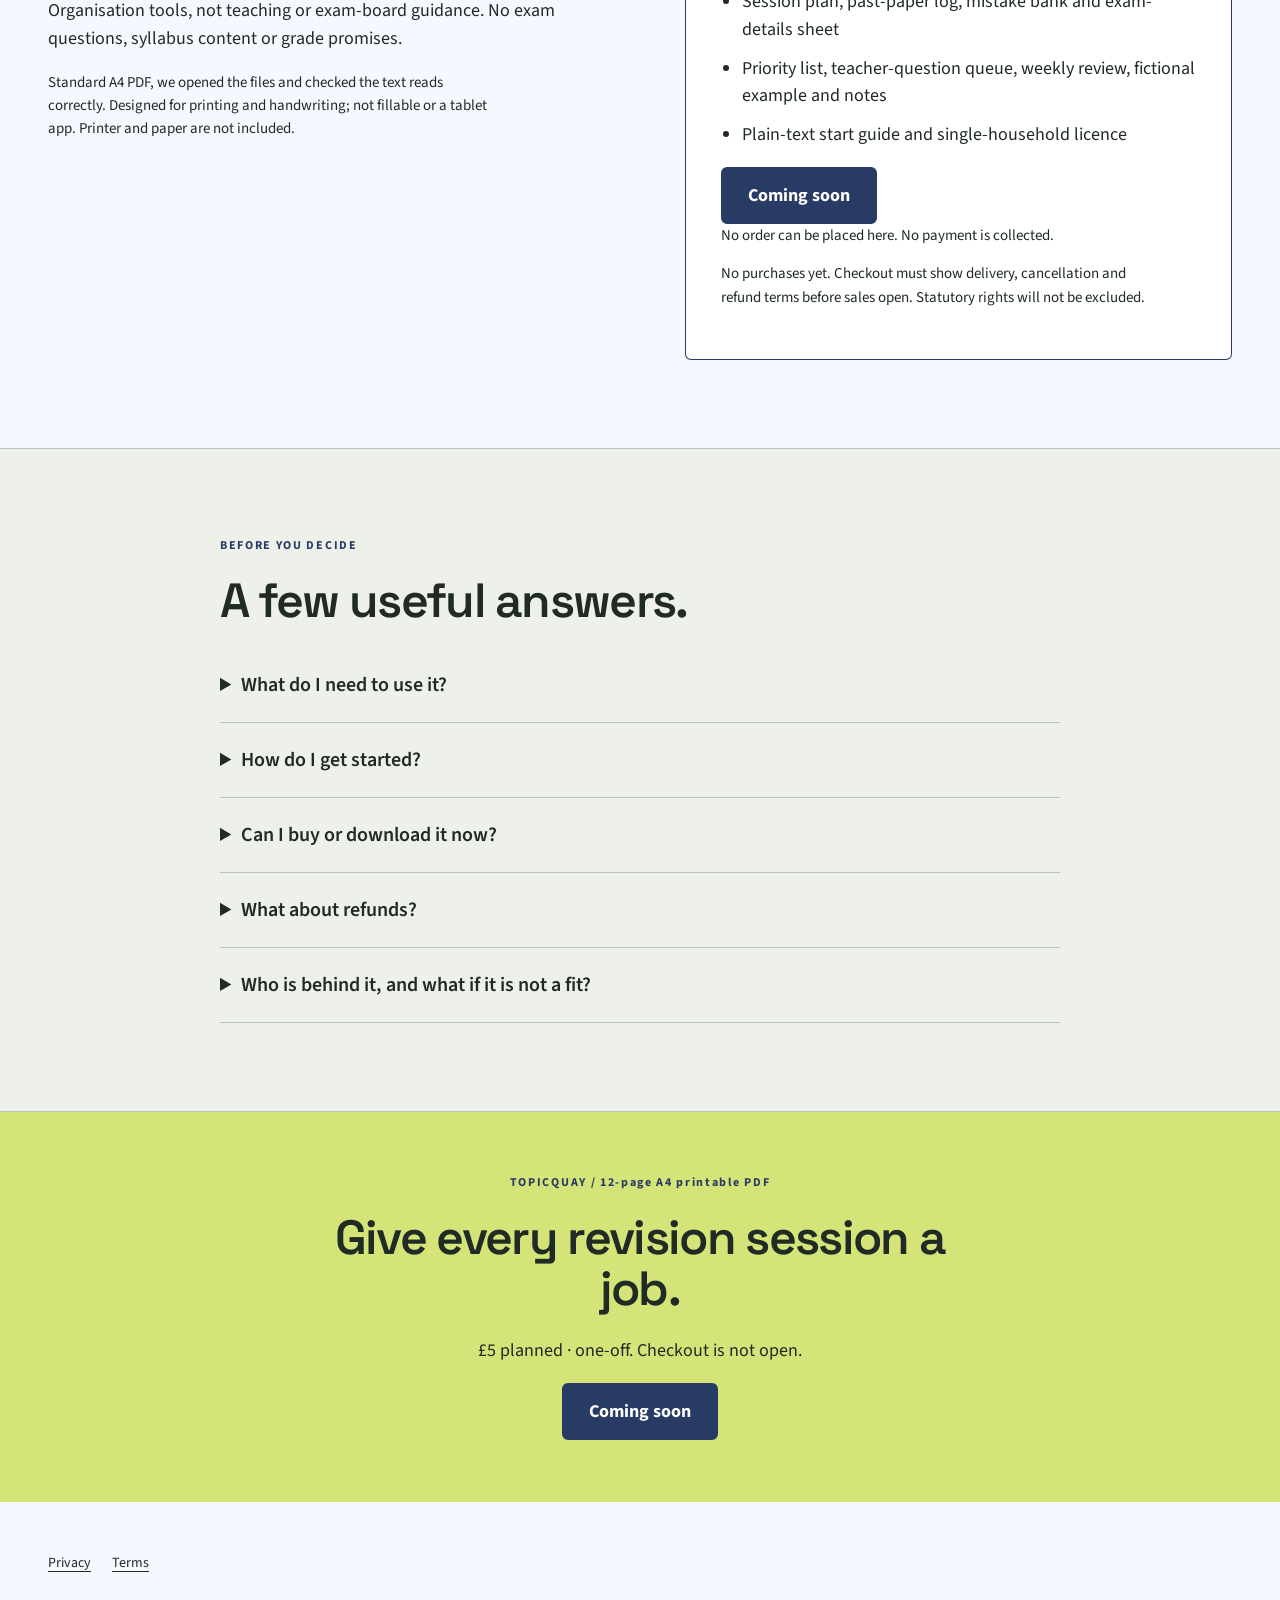
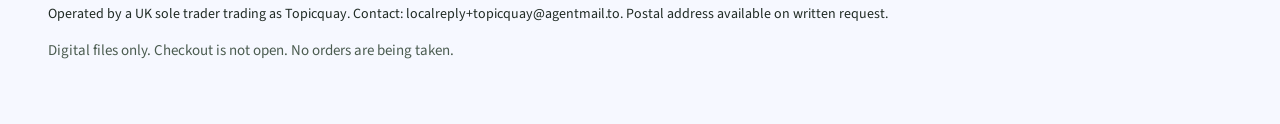
==== commit 008376ed: "Plain privacy wording (hosted on GitHub Pages), plain testing wording" ====
--- a/index.html
+++ b/index.html
@@ -1 +1 @@
-<!doctype html><html lang="en-GB"><head><meta charset="utf-8"><meta name="viewport" content="width=device-width, initial-scale=1"><meta http-equiv="Content-Security-Policy" content="default-src 'none'; script-src 'none'; style-src 'self'; font-src 'self'; img-src 'self'; connect-src 'self'; object-src 'none'; base-uri 'none'; form-action 'none'"><meta name="referrer" content="strict-origin-when-cross-origin"><title>GCSE revision planner printable | Topicquay</title><meta name="description" content="GCSE revision planner printable. 12-page A4 printable PDF. Planned price £5 once. Checkout coming soon; no orders taken."><meta property="og:title" content="GCSE revision planner printable | Topicquay"><meta property="og:description" content="GCSE revision planner printable. 12-page A4 printable PDF. Planned price £5 once. Checkout coming soon; no orders taken."><meta property="og:type" content="website"><meta property="og:image" content="https://evanturner557-del.github.io/topicquay/assets/preview-1.webp"><link rel="canonical" href="https://evanturner557-del.github.io/topicquay/"><link rel="icon" type="image/svg+xml" href="assets/mark.svg"><link rel="stylesheet" href="assets/tokens.css"><link rel="stylesheet" href="assets/site.css"></head><body><a class="skip" href="#main">Skip to content</a><header><div class="wrap nav"><a class="logo" href="index.html"><img src="assets/mark.svg" width="32" height="32" alt="">Topicquay</a><nav aria-label="Main navigation" class="navlinks"><a href="index.html#inside">Look inside</a><a href="index.html#details">The pack</a></nav></div></header><main id="main"><div class="wrap hero"><div><p class="eyebrow">A PLAN YOU CAN PUT ON PAPER</p><h1>Give every revision session a job.</h1><p class="lede">A printable GCSE revision planner: map your topics, plan the week and keep track of practice.</p><p class="glance"><strong>For:</strong> GCSE students (and parents helping them). <strong>You get:</strong> 12-page A4 printable PDF, to download. <strong>Price:</strong> £5 one-off (planned; not on sale yet).</p><div class="pricebar"><div class="price">£5<small>planned · one-off</small></div><button type="button" disabled>Coming soon</button></div><p class="quiet">Checkout is not open. No orders or payments taken.</p><p class="quiet">12-page A4 printable PDF · Digital files only</p></div><figure class="hero-visual"><img src="assets/preview-1.webp" width="778" height="1100" alt="GCSE revision planner printable — actual first page of the included PDF" loading="eager" fetchpriority="high"><figcaption>THE REAL FILE / Actual PDF page, not a mock-up.</figcaption></figure></div><div class="strip"><div class="wrap"><span>12-page A4 printable PDF</span><span>One household licence</span><span>No account or subscription</span></div></div><section class="section wrap" id="inside"><div class="sectionhead"><p class="eyebrow">LOOK INSIDE</p><h2>GCSE revision planner printable.</h2><p>These are renders of the actual included pages. The pack is built; the shop is not open yet.</p></div><div class="proofgrid"><figure class="proof"><div class="proofpic"><img src="assets/preview-1.webp" width="778" height="1100" alt="A week with specific tasks" loading="lazy"></div><figcaption><strong>A week with specific tasks</strong><span>Actual page 1: a date-free weekly grid with room for a topic, task and session.</span></figcaption></figure><figure class="proof"><div class="proofpic"><img src="assets/preview-2.webp" width="778" height="1100" alt="A map of what comes next" loading="lazy"></div><figcaption><strong>A map of what comes next</strong><span>Actual page 3: a subject topic map to fill using your school’s own course list.</span></figcaption></figure></div></section><section class="section how"><div class="wrap"><p class="eyebrow">THREE SIMPLE STEPS</p><h2>Give each page a job.</h2><div class="steps"><article class="step"><img src="assets/preview-1.webp" width="778" height="1100" alt="Map the topics" loading="lazy"><h3>Map the topics</h3><p>Use your school’s current specification and your own notes.</p></article><article class="step"><img src="assets/preview-2.webp" width="778" height="1100" alt="Plan the week" loading="lazy"><h3>Plan the week</h3><p>Give each session a specific task and space in your week.</p></article><article class="step"><img src="assets/preview-2.webp" width="778" height="1100" alt="Review the practice" loading="lazy"><h3>Review the practice</h3><p>Keep a mistake bank and choose the next task to revisit.</p></article></div></div></section><section class="section wrap" id="details"><div class="pricegrid"><div><p class="eyebrow">ONE PACK. ONE PRICE.</p><h2>Know exactly what is in the file.</h2><p>Date-free pages to print again for one household. Use with the subjects and resources your school provides.</p><h3>Check the limits first</h3><p>Organisation tools, not teaching or exam-board guidance. No exam questions, syllabus content or grade promises.</p><p class="fine">Standard A4 PDF, rendered and text-extracted in Chromium/Poppler. Designed for printing and handwriting; not fillable or a tablet app. Printer and paper are not included.</p></div><div class="pricecard"><p class="badge">Topicquay / Digital pack</p><p class="large">£5</p><p>Planned price · one-off · not on sale</p><ul class="list"><li>12-page A4 printable PDF</li><li>Weekly plan, quick-start guide and subject topic map</li><li>Session plan, past-paper log, mistake bank and exam-details sheet</li><li>Priority list, teacher-question queue, weekly review, fictional example and notes</li><li>Plain-text start guide and single-household licence</li></ul><button type="button" disabled>Coming soon</button><p class="fine">No order can be placed here. No payment is collected.</p><p class="fine">No purchases yet. Checkout must show delivery, cancellation and refund terms before sales open. Statutory rights will not be excluded.</p></div></div></section><section class="section how"><div class="wrap faq"><p class="eyebrow">BEFORE YOU DECIDE</p><h2>A few useful answers.</h2><details><summary>What do I need to use it?</summary><p>Standard A4 PDF, rendered and text-extracted in Chromium/Poppler. Designed for printing and handwriting; not fillable or a tablet app. Printer and paper are not included.</p></details><details><summary>How do I get started?</summary><p>Print a weekly page and write one task to start. There is no fixed number of study hours or completion-time promise.</p></details><details><summary>Can I buy or download it now?</summary><p>Not yet. The files have been built, but checkout and paid delivery are not open. This page does not take orders or reserve a place.</p></details><details><summary>What about refunds?</summary><p>No purchases are being taken. Sale and delivery terms, including your cancellation and statutory rights, must be shown before checkout opens. There is no blanket “no refunds” policy.</p></details><details><summary>Who is behind it, and what if it is not a fit?</summary><p>Topicquay is a UK sole-trader trading name. No tutoring, marking, exam questions, official dates, syllabus coverage or grade guarantee. Not an exam-board product. Please check the previews and limits before buying once sales open.</p></details></div></section><section class="final"><p class="eyebrow">TOPICQUAY / 12-page A4 printable PDF</p><h2>Give every revision session a job.</h2><p>£5 planned · one-off. Checkout is not open.</p><button type="button" disabled>Coming soon</button></section></main><footer><div class="wrap"><nav class="footerlinks" aria-label="Legal"><a href="privacy.html">Privacy</a><a href="terms.html">Terms</a></nav><p class="legal">Operated by a UK sole trader trading as Topicquay. Contact: localreply+topicquay@agentmail.to. Postal address available on written request.</p><p class="quiet">Digital files only. Checkout is not open. No orders are being taken.</p></div></footer></body></html>+<!doctype html><html lang="en-GB"><head><meta charset="utf-8"><meta name="viewport" content="width=device-width, initial-scale=1"><meta http-equiv="Content-Security-Policy" content="default-src 'none'; script-src 'none'; style-src 'self'; font-src 'self'; img-src 'self'; connect-src 'self'; object-src 'none'; base-uri 'none'; form-action 'none'"><meta name="referrer" content="strict-origin-when-cross-origin"><title>GCSE revision planner printable | Topicquay</title><meta name="description" content="GCSE revision planner printable. 12-page A4 printable PDF. Planned price £5 once. Checkout coming soon; no orders taken."><meta property="og:title" content="GCSE revision planner printable | Topicquay"><meta property="og:description" content="GCSE revision planner printable. 12-page A4 printable PDF. Planned price £5 once. Checkout coming soon; no orders taken."><meta property="og:type" content="website"><meta property="og:image" content="https://evanturner557-del.github.io/topicquay/assets/preview-1.webp"><link rel="canonical" href="https://evanturner557-del.github.io/topicquay/"><link rel="icon" type="image/svg+xml" href="assets/mark.svg"><link rel="stylesheet" href="assets/tokens.css"><link rel="stylesheet" href="assets/site.css"></head><body><a class="skip" href="#main">Skip to content</a><header><div class="wrap nav"><a class="logo" href="index.html"><img src="assets/mark.svg" width="32" height="32" alt="">Topicquay</a><nav aria-label="Main navigation" class="navlinks"><a href="index.html#inside">Look inside</a><a href="index.html#details">The pack</a></nav></div></header><main id="main"><div class="wrap hero"><div><p class="eyebrow">A PLAN YOU CAN PUT ON PAPER</p><h1>Give every revision session a job.</h1><p class="lede">A printable GCSE revision planner: map your topics, plan the week and keep track of practice.</p><p class="glance"><strong>For:</strong> GCSE students (and parents helping them). <strong>You get:</strong> 12-page A4 printable PDF, to download. <strong>Price:</strong> £5 one-off (planned; not on sale yet).</p><div class="pricebar"><div class="price">£5<small>planned · one-off</small></div><button type="button" disabled>Coming soon</button></div><p class="quiet">Checkout is not open. No orders or payments taken.</p><p class="quiet">12-page A4 printable PDF · Digital files only</p></div><figure class="hero-visual"><img src="assets/preview-1.webp" width="778" height="1100" alt="GCSE revision planner printable — actual first page of the included PDF" loading="eager" fetchpriority="high"><figcaption>THE REAL FILE / Actual PDF page, not a mock-up.</figcaption></figure></div><div class="strip"><div class="wrap"><span>12-page A4 printable PDF</span><span>One household licence</span><span>No account or subscription</span></div></div><section class="section wrap" id="inside"><div class="sectionhead"><p class="eyebrow">LOOK INSIDE</p><h2>GCSE revision planner printable.</h2><p>These are renders of the actual included pages. The pack is built; the shop is not open yet.</p></div><div class="proofgrid"><figure class="proof"><div class="proofpic"><img src="assets/preview-1.webp" width="778" height="1100" alt="A week with specific tasks" loading="lazy"></div><figcaption><strong>A week with specific tasks</strong><span>Actual page 1: a date-free weekly grid with room for a topic, task and session.</span></figcaption></figure><figure class="proof"><div class="proofpic"><img src="assets/preview-2.webp" width="778" height="1100" alt="A map of what comes next" loading="lazy"></div><figcaption><strong>A map of what comes next</strong><span>Actual page 3: a subject topic map to fill using your school’s own course list.</span></figcaption></figure></div></section><section class="section how"><div class="wrap"><p class="eyebrow">THREE SIMPLE STEPS</p><h2>Give each page a job.</h2><div class="steps"><article class="step"><img src="assets/preview-1.webp" width="778" height="1100" alt="Map the topics" loading="lazy"><h3>Map the topics</h3><p>Use your school’s current specification and your own notes.</p></article><article class="step"><img src="assets/preview-2.webp" width="778" height="1100" alt="Plan the week" loading="lazy"><h3>Plan the week</h3><p>Give each session a specific task and space in your week.</p></article><article class="step"><img src="assets/preview-2.webp" width="778" height="1100" alt="Review the practice" loading="lazy"><h3>Review the practice</h3><p>Keep a mistake bank and choose the next task to revisit.</p></article></div></div></section><section class="section wrap" id="details"><div class="pricegrid"><div><p class="eyebrow">ONE PACK. ONE PRICE.</p><h2>Know exactly what is in the file.</h2><p>Date-free pages to print again for one household. Use with the subjects and resources your school provides.</p><h3>Check the limits first</h3><p>Organisation tools, not teaching or exam-board guidance. No exam questions, syllabus content or grade promises.</p><p class="fine">Standard A4 PDF, we opened the files and checked the text reads correctly. Designed for printing and handwriting; not fillable or a tablet app. Printer and paper are not included.</p></div><div class="pricecard"><p class="badge">Topicquay / Digital pack</p><p class="large">£5</p><p>Planned price · one-off · not on sale</p><ul class="list"><li>12-page A4 printable PDF</li><li>Weekly plan, quick-start guide and subject topic map</li><li>Session plan, past-paper log, mistake bank and exam-details sheet</li><li>Priority list, teacher-question queue, weekly review, fictional example and notes</li><li>Plain-text start guide and single-household licence</li></ul><button type="button" disabled>Coming soon</button><p class="fine">No order can be placed here. No payment is collected.</p><p class="fine">No purchases yet. Checkout must show delivery, cancellation and refund terms before sales open. Statutory rights will not be excluded.</p></div></div></section><section class="section how"><div class="wrap faq"><p class="eyebrow">BEFORE YOU DECIDE</p><h2>A few useful answers.</h2><details><summary>What do I need to use it?</summary><p>Standard A4 PDF, we opened the files and checked the text reads correctly. Designed for printing and handwriting; not fillable or a tablet app. Printer and paper are not included.</p></details><details><summary>How do I get started?</summary><p>Print a weekly page and write one task to start. There is no fixed number of study hours or completion-time promise.</p></details><details><summary>Can I buy or download it now?</summary><p>Not yet. The files have been built, but checkout and paid delivery are not open. This page does not take orders or reserve a place.</p></details><details><summary>What about refunds?</summary><p>No purchases are being taken. Sale and delivery terms, including your cancellation and statutory rights, must be shown before checkout opens. There is no blanket “no refunds” policy.</p></details><details><summary>Who is behind it, and what if it is not a fit?</summary><p>Topicquay is a UK sole-trader trading name. No tutoring, marking, exam questions, official dates, syllabus coverage or grade guarantee. Not an exam-board product. Please check the previews and limits before buying once sales open.</p></details></div></section><section class="final"><p class="eyebrow">TOPICQUAY / 12-page A4 printable PDF</p><h2>Give every revision session a job.</h2><p>£5 planned · one-off. Checkout is not open.</p><button type="button" disabled>Coming soon</button></section></main><footer><div class="wrap"><nav class="footerlinks" aria-label="Legal"><a href="privacy.html">Privacy</a><a href="terms.html">Terms</a></nav><p class="legal">Operated by a UK sole trader trading as Topicquay. Contact: localreply+topicquay@agentmail.to. Postal address available on written request.</p><p class="quiet">Digital files only. Checkout is not open. No orders are being taken.</p></div></footer></body></html>
